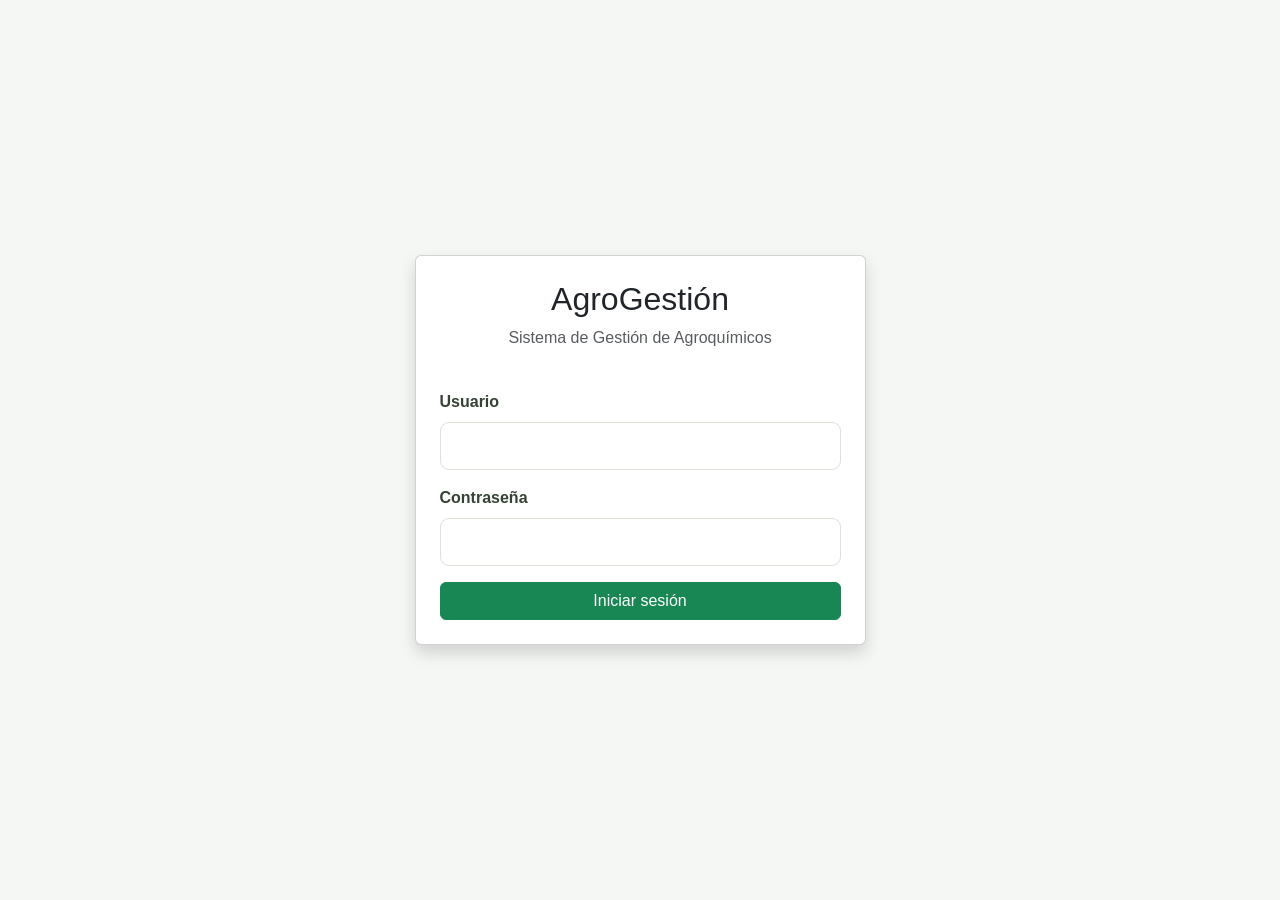
==== index.html @ 588c239a "Primera version de AgroGestion" ====
<!DOCTYPE html>
<html lang="es">

<head>

    <meta charset="UTF-8">
    <meta name="viewport" content="width=device-width, initial-scale=1.0">

    <title>AgroGestión | Sistema de Gestión</title>

    <!-- Bootstrap -->
    <link href="https://cdn.jsdelivr.net/npm/bootstrap@5.3.3/dist/css/bootstrap.min.css" rel="stylesheet">

    <!-- Iconos -->
    <link rel="stylesheet" href="https://cdnjs.cloudflare.com/ajax/libs/font-awesome/6.5.2/css/all.min.css">

    <!-- Nuestro CSS -->
    <link rel="stylesheet" href="css/style.css">

</head>


<body>


    <!-- =========================
         MENÚ PRINCIPAL
    ========================== -->

    <nav class="navbar navbar-expand-lg navbar-dark navbar-agro fixed-top">

        <div class="container">

            <a class="navbar-brand fw-bold" href="index.html">

                <i class="fa-solid fa-leaf me-2"></i>

                AgroGestión

            </a>


            <button class="navbar-toggler" type="button" data-bs-toggle="collapse" data-bs-target="#menu">

                <span class="navbar-toggler-icon"></span>

            </button>


            <div class="collapse navbar-collapse" id="menu">

                <ul class="navbar-nav ms-auto">


                    <!-- INICIO -->

                    <li class="nav-item">

                        <a class="nav-link active" href="index.html">
                            Inicio
                        </a>

                    </li>


                    <!-- PRODUCTOS -->

                    <li class="nav-item">

                        <a class="nav-link" href="pages/productos.html">
                            Productos
                        </a>

                    </li>


                    <!-- INVENTARIO -->

                    <li class="nav-item">

                        <a class="nav-link" href="pages/inventario.html">
                            Inventario
                        </a>

                    </li>


                    <!-- VENTAS -->

                    <li class="nav-item">

                        <a class="nav-link" href="pages/ventas.html">
                            Ventas
                        </a>

                    </li>


                    <!-- CLIENTES -->

                    <li class="nav-item">

                        <a class="nav-link" href="pages/clientes.html">
                            Clientes
                        </a>

                    </li>


                    <!-- PROVEEDORES -->

                    <li class="nav-item">

                        <a id="menuProveedores" class="nav-link" href="pages/proveedores.html">

                            Proveedores

                        </a>

                    </li>


                    <!-- LOTES -->

                    <li class="nav-item">

                        <a class="nav-link" href="pages/lotes.html">
                            Lotes
                        </a>

                    </li>


                    <!-- CAJA -->

                    <li class="nav-item">

                        <a id="menuCaja" class="nav-link" href="pages/caja.html">

                            Caja

                        </a>

                    </li>


                    <!-- REPORTES -->

                    <li class="nav-item">

                        <a id="menuReportes" class="nav-link" href="pages/reportes.html">

                            Reportes

                        </a>

                    </li>


                    <!-- USUARIO -->

                    <li class="nav-item ms-lg-3">

                        <span class="nav-link">

                            <i class="fa-solid fa-user me-1"></i>

                            <span id="usuarioActual"></span>

                        </span>

                    </li>


                    <!-- CERRAR SESIÓN -->

                    <li class="nav-item">

                        <a href="#" id="cerrarSesion" class="nav-link">

                            <i class="fa-solid fa-right-from-bracket me-1"></i>

                            Salir

                        </a>

                    </li>


                </ul>

            </div>

        </div>

    </nav>



    <!-- =========================
         PORTADA
    ========================== -->

    <section class="hero-agro">

        <div class="hero-overlay">

            <div class="container">

                <div class="hero-content">

                    <span class="hero-small-title">
                        SISTEMA DE GESTIÓN
                    </span>


                    <h1>
                        AgroGestión
                    </h1>


                    <h2>
                        Gestión inteligente para tu negocio agroquímico
                    </h2>


                    <p>
                        Controla productos, inventario, ventas, clientes
                        y operaciones desde un solo lugar.
                    </p>


                    <div class="mt-4">


                        <a href="pages/ventas.html" class="btn btn-agro btn-lg me-2">

                            <i class="fa-solid fa-cart-shopping me-2"></i>

                            Ir a ventas

                        </a>


                        <a href="pages/inventario.html" class="btn btn-outline-light btn-lg">

                            <i class="fa-solid fa-boxes-stacked me-2"></i>

                            Ver inventario

                        </a>


                    </div>

                </div>

            </div>

        </div>

    </section>



    <!-- =========================
         CONTENIDO
    ========================== -->

    <main class="container py-5">


        <div class="section-title text-center mb-5">

            <span>
                ADMINISTRACIÓN
            </span>


            <h2>
                Todo lo que necesitas en un solo lugar
            </h2>


            <p>
                Accede rápidamente a las principales funciones
                de AgroGestión.
            </p>

        </div>



        <!-- =========================
             MÓDULOS
        ========================== -->

        <div class="row g-4">


            <!-- VENTAS -->

            <div class="col-md-6 col-lg-3">

                <div class="agro-card">

                    <div class="icon-box">

                        <i class="fa-solid fa-cart-shopping"></i>

                    </div>


                    <h5>
                        Ventas
                    </h5>


                    <p>
                        Registra y consulta las ventas
                        realizadas en el negocio.
                    </p>


                    <a href="pages/ventas.html">

                        Ir a ventas

                        <i class="fa-solid fa-arrow-right ms-1"></i>

                    </a>

                </div>

            </div>



            <!-- PRODUCTOS -->

            <div class="col-md-6 col-lg-3">

                <div class="agro-card">

                    <div class="icon-box">

                        <i class="fa-solid fa-flask"></i>

                    </div>


                    <h5>
                        Productos
                    </h5>


                    <p>
                        Administra los productos
                        agroquímicos del negocio.
                    </p>


                    <a href="pages/productos.html">

                        Ver productos

                        <i class="fa-solid fa-arrow-right ms-1"></i>

                    </a>

                </div>

            </div>



            <!-- INVENTARIO -->

            <div class="col-md-6 col-lg-3">

                <div class="agro-card">

                    <div class="icon-box">

                        <i class="fa-solid fa-boxes-stacked"></i>

                    </div>


                    <h5>
                        Inventario
                    </h5>


                    <p>
                        Controla existencias y movimientos
                        de los productos.
                    </p>


                    <a href="pages/inventario.html">

                        Ver inventario

                        <i class="fa-solid fa-arrow-right ms-1"></i>

                    </a>

                </div>

            </div>



            <!-- CLIENTES -->

            <div class="col-md-6 col-lg-3">

                <div class="agro-card">

                    <div class="icon-box">

                        <i class="fa-solid fa-users"></i>

                    </div>


                    <h5>
                        Clientes
                    </h5>


                    <p>
                        Registra y administra la información
                        de tus clientes.
                    </p>


                    <a href="pages/clientes.html">

                        Ver clientes

                        <i class="fa-solid fa-arrow-right ms-1"></i>

                    </a>

                </div>

            </div>



            <!-- PROVEEDORES -->

            <div id="tarjetaProveedores" class="col-md-6 col-lg-3">

                <div class="agro-card">

                    <div class="icon-box">

                        <i class="fa-solid fa-truck"></i>

                    </div>


                    <h5>
                        Proveedores
                    </h5>


                    <p>
                        Administra proveedores y procesos
                        de abastecimiento.
                    </p>


                    <a href="pages/proveedores.html">

                        Ver proveedores

                        <i class="fa-solid fa-arrow-right ms-1"></i>

                    </a>

                </div>

            </div>



            <!-- LOTES -->

            <div class="col-md-6 col-lg-3">

                <div class="agro-card">

                    <div class="icon-box">

                        <i class="fa-solid fa-barcode"></i>

                    </div>


                    <h5>
                        Lotes
                    </h5>


                    <p>
                        Controla lotes y fechas
                        de vencimiento.
                    </p>


                    <a href="pages/lotes.html">

                        Ver lotes

                        <i class="fa-solid fa-arrow-right ms-1"></i>

                    </a>

                </div>

            </div>



            <!-- CAJA -->

            <div id="tarjetaCaja" class="col-md-6 col-lg-3">

                <div class="agro-card">

                    <div class="icon-box">

                        <i class="fa-solid fa-cash-register"></i>

                    </div>


                    <h5>
                        Caja
                    </h5>


                    <p>
                        Controla ingresos, egresos
                        y movimientos de caja.
                    </p>


                    <a href="pages/caja.html">

                        Ver caja

                        <i class="fa-solid fa-arrow-right ms-1"></i>

                    </a>

                </div>

            </div>



            <!-- REPORTES -->

            <div id="tarjetaReportes" class="col-md-6 col-lg-3">

                <div class="agro-card">

                    <div class="icon-box">

                        <i class="fa-solid fa-chart-column"></i>

                    </div>


                    <h5>
                        Reportes
                    </h5>


                    <p>
                        Consulta información y resultados
                        del negocio.
                    </p>


                    <a href="pages/reportes.html">

                        Ver reportes

                        <i class="fa-solid fa-arrow-right ms-1"></i>

                    </a>

                </div>

            </div>


        </div>

    </main>



    <!-- =========================
         PIE DE PÁGINA
    ========================== -->

    <footer class="footer-agro">

        <div class="container text-center">

            <i class="fa-solid fa-leaf mb-2"></i>


            <h5>
                AgroGestión
            </h5>


            <p>
                Sistema de Gestión de Agroquímicos
            </p>


            <small>
                SENA - Análisis y Desarrollo de Software - 2026
            </small>

        </div>

    </footer>



    <!-- Bootstrap JS -->

    <script src="https://cdn.jsdelivr.net/npm/bootstrap@5.3.3/dist/js/bootstrap.bundle.min.js"></script>


    <!-- JavaScript existente -->

    <script src="js/app.js"></script>


    <!-- Sesión -->

    <script src="js/sesion-index.js"></script>


    <!-- Permisos -->

    <script src="js/permisos-index.js"></script>


</body>

</html>
---- css/style.css ----
/* =================================
    CONFIGURACIÓN GENERAL
================================= */

body {
    margin: 0;
    font-family: Arial, sans-serif;
    background: #f4f7f3;
    color: #263326;
}


/* =================================
MENÚ
================================= */

.navbar-agro {
    background: rgba(25, 70, 35, 0.95);
    backdrop-filter: blur(8px);
    box-shadow: 0 2px 15px rgba(0, 0, 0, 0.15);
}

.navbar-agro .navbar-brand {
    font-size: 1.4rem;
}

.navbar-agro .nav-link {
    color: white;
    margin-left: 8px;
    transition: 0.3s;
}

.navbar-agro .nav-link:hover {
    color: #c7e8b0;
}


/* =================================
PORTADA
================================= */

.hero-agro {

    min-height: 620px;

    background-image:
        linear-gradient(
            rgba(15, 55, 25, 0.72),
            rgba(15, 55, 25, 0.72)
        ),
        url("https://images.unsplash.com/photo-1501004318641-b39e6451bec6?auto=format&fit=crop&w=1800&q=80");

    background-size: cover;
    background-position: center;

    display: flex;
    align-items: center;

    margin-top: 56px;
}


.hero-overlay {
    width: 100%;
}


.hero-content {
    max-width: 750px;
    color: white;
    padding: 80px 0;
}


.hero-small-title {

    display: inline-block;

    font-size: 0.85rem;

    letter-spacing: 3px;

    font-weight: bold;

    margin-bottom: 15px;
}


.hero-content h1 {

    font-size: 4.5rem;

    font-weight: bold;

    margin-bottom: 10px;
}


.hero-content h2 {

    font-size: 2rem;

    font-weight: normal;

    margin-bottom: 20px;
}


.hero-content p {

    font-size: 1.2rem;

    max-width: 650px;

    line-height: 1.7;
}


/* =================================
BOTONES
================================= */

.btn-agro {

    background: #78a83b;

    color: white;

    border: none;

    padding: 12px 25px;

    font-weight: bold;

}


.btn-agro:hover {

    background: #638d30;

    color: white;

}


/* =================================
TÍTULO DE SECCIÓN
================================= */

.section-title span {

    color: #6d9638;

    font-size: 0.8rem;

    font-weight: bold;

    letter-spacing: 2px;
}


.section-title h2 {

    font-size: 2.2rem;

    font-weight: bold;

    margin-top: 8px;
}


.section-title p {

    color: #687268;

}


/* =================================
TARJETAS
================================= */

.agro-card {

    background: white;

    border-radius: 15px;

    padding: 28px;

    height: 100%;

    border: 1px solid #e2e8df;

    box-shadow:
        0 5px 20px rgba(0, 0, 0, 0.06);

    transition: all 0.3s ease;
}


.agro-card:hover {

    transform: translateY(-7px);

    box-shadow:
        0 12px 30px rgba(0, 0, 0, 0.12);
}


.icon-box {

    width: 55px;

    height: 55px;

    border-radius: 12px;

    background: #e8f1df;

    color: #4f7d2d;

    display: flex;

    align-items: center;

    justify-content: center;

    font-size: 1.4rem;

    margin-bottom: 20px;
}


.agro-card h5 {

    font-size: 1.2rem;

    font-weight: bold;

    margin-bottom: 12px;
}


.agro-card p {

    color: #687268;

    line-height: 1.6;

    min-height: 75px;
}


.agro-card a {

    text-decoration: none;

    color: #4f7d2d;

    font-weight: bold;
}


.agro-card a:hover {

    color: #31551c;
}


/* =================================
PIE DE PÁGINA
================================= */

.footer-agro {

    background: #193d22;

    color: white;

    padding: 40px 0;

    margin-top: 40px;
}


.footer-agro i {

    font-size: 1.5rem;
}


.footer-agro h5 {

    margin-top: 5px;

    font-weight: bold;
}


.footer-agro p {

    margin-bottom: 5px;

    color: #d2dfd3;
}


.footer-agro small {

    color: #aebdb0;
}


/* =================================
RESPONSIVE
================================= */

@media (max-width: 768px) {

    .hero-content {

        padding: 60px 20px;

        text-align: center;
    }


    .hero-content h1 {

        font-size: 3rem;
    }


    .hero-content h2 {

        font-size: 1.5rem;
    }


    .hero-content p {

        font-size: 1rem;
    }

}


/* =================================
   PÁGINA PRODUCTOS
================================= */

.pagina-agro {
    background: #f4f7f3;
}


/* =================================
   ENCABEZADO PRODUCTOS
================================= */

.productos-header {

    margin-top: 56px;

    background:
        linear-gradient(
            120deg,
            #193d22,
            #356331
        );

    color: white;

    padding: 55px 0;

}


.productos-header-content {

    display: flex;

    align-items: center;

    justify-content: space-between;

}


.productos-label {

    font-size: 0.75rem;

    letter-spacing: 3px;

    font-weight: bold;

    color: #c5dcae;
}


.productos-header h1 {

    font-size: 2.8rem;

    font-weight: bold;

    margin-top: 8px;

    margin-bottom: 10px;

}


.productos-header p {

    margin: 0;

    color: #d9e5d8;

    font-size: 1.05rem;

}


.productos-header-icon {

    width: 100px;

    height: 100px;

    border-radius: 50%;

    background: rgba(255,255,255,0.12);

    display: flex;

    align-items: center;

    justify-content: center;

    font-size: 2.8rem;

}


/* =================================
   TARJETAS DE RESUMEN
================================= */

.producto-resumen {

    background: white;

    border: 1px solid #e1e8de;

    border-radius: 14px;

    padding: 22px;

    display: flex;

    align-items: center;

    gap: 18px;

    height: 100%;

    box-shadow:
        0 5px 18px rgba(0,0,0,0.05);

    transition: 0.3s;

}


.producto-resumen:hover {

    transform: translateY(-4px);

    box-shadow:
        0 10px 25px rgba(0,0,0,0.09);

}


.resumen-icon {

    min-width: 55px;

    width: 55px;

    height: 55px;

    border-radius: 12px;

    background: #e8f1df;

    color: #4f7d2d;

    display: flex;

    align-items: center;

    justify-content: center;

    font-size: 1.4rem;

}


.producto-resumen small {

    font-size: 0.7rem;

    font-weight: bold;

    letter-spacing: 1px;

    color: #78906c;

}


.producto-resumen h4 {

    margin: 2px 0;

    font-weight: bold;

}


.producto-resumen p {

    margin: 0;

    color: #7a8479;

    font-size: 0.9rem;

}


/* =================================
   PANELES
================================= */

.agro-panel {

    background: white;

    border-radius: 15px;

    border: 1px solid #e1e8de;

    overflow: hidden;

    box-shadow:
        0 5px 20px rgba(0,0,0,0.06);

}


.agro-panel-header {

    padding: 25px 30px;

    background: #fbfcfa;

    border-bottom: 1px solid #e4e9e1;

    display: flex;

    align-items: center;

    justify-content: space-between;

}


.agro-panel-header span {

    font-size: 0.7rem;

    letter-spacing: 2px;

    font-weight: bold;

    color: #71915d;

}


.agro-panel-header h3 {

    margin: 4px 0 0;

    font-size: 1.35rem;

    font-weight: bold;

}


.agro-panel-body {

    padding: 30px;

}


/* =================================
   FORMULARIO
================================= */

.form-label {

    font-weight: 600;

    color: #354235;

    margin-bottom: 8px;

}


.form-control,
.form-select {

    border: 1px solid #dce4d8;

    border-radius: 9px;

    padding: 11px 13px;

}


.form-control:focus,
.form-select:focus {

    border-color: #78a83b;

    box-shadow:
        0 0 0 3px rgba(120,168,59,0.12);

}


.input-icon {

    position: relative;

}


.input-icon i {

    position: absolute;

    left: 13px;

    top: 50%;

    transform: translateY(-50%);

    color: #78906c;

    z-index: 2;

}


.input-icon .form-control {

    padding-left: 40px;

}


.form-actions {

    border-top: 1px solid #edf0eb;

    padding-top: 20px;

}


.btn-agro {

    background: #5d8d32;

    border: none;

    color: white;

    padding: 11px 22px;

    border-radius: 8px;

    font-weight: bold;

}


.btn-agro:hover {

    background: #4b7528;

    color: white;

}


/* =================================
   TABLA
================================= */

.tabla-productos {

    margin-bottom: 0;

}


.tabla-productos thead {

    background: #edf4e8;

}


.tabla-productos thead th {

    color: #3d5c35;

    font-size: 0.82rem;

    font-weight: bold;

    white-space: nowrap;

    border-bottom: 2px solid #dce8d6;

}


.tabla-productos tbody td {

    padding: 15px 10px;

    border-color: #edf0eb;

    font-size: 0.9rem;

}


.tabla-productos tbody tr {

    transition: 0.2s;

}


.tabla-productos tbody tr:hover {

    background: #f7faf5;

}


/* =================================
   BUSCADOR
================================= */

.buscador-productos {

    position: relative;

    width: 250px;

}


.buscador-productos i {

    position: absolute;

    left: 13px;

    top: 50%;

    transform: translateY(-50%);

    color: #80907c;

}


.buscador-productos input {

    width: 100%;

    border: 1px solid #dce4d8;

    border-radius: 8px;

    padding: 9px 12px 9px 38px;

    outline: none;

}


.buscador-productos input:focus {

    border-color: #78a83b;

    box-shadow:
        0 0 0 3px rgba(120,168,59,0.10);

}


/* =================================
   RESPONSIVE
================================= */

@media (max-width: 768px) {

    .productos-header-content {

        text-align: center;

        justify-content: center;

    }


    .productos-header-icon {

        display: none;

    }


    .productos-header h1 {

        font-size: 2.2rem;

    }


    .agro-panel-header {

        display: block;

    }


    .buscador-productos {

        width: 100%;

        margin-top: 20px;

    }


    .agro-panel-body {

        padding: 20px;

    }

}

/* =================================
   PRODUCTOS - TABLA Y ESTADOS
================================= */

.codigo-producto {
    font-family: monospace;
    background: #f0f4ed;
    color: #4f713e;
    padding: 5px 8px;
    border-radius: 6px;
    font-size: 0.8rem;
}


.nombre-producto {
    display: flex;
    align-items: center;
    gap: 10px;
}


.producto-mini-icon {
    width: 35px;
    height: 35px;

    display: flex;
    align-items: center;
    justify-content: center;

    border-radius: 8px;

    background: #e8f1df;
    color: #5d8d32;
}


.categoria-producto {
    background: #f2f5f0;
    color: #52664d;

    padding: 5px 9px;

    border-radius: 20px;

    font-size: 0.75rem;
}


.precio-producto {
    color: #426b2a;
}


.stock-numero {
    display: flex;
    flex-direction: column;
    gap: 4px;
}


.stock-numero strong {
    font-size: 1rem;
}


.stock-badge {
    width: fit-content;

    padding: 3px 7px;

    border-radius: 20px;

    font-size: 0.65rem;

    font-weight: bold;
}


.stock-normal {
    background: #e5f3e3;
    color: #397239;
}


.stock-bajo {
    background: #fff3cd;
    color: #876b00;
}


.stock-agotado {
    background: #f8d7da;
    color: #9b2933;
}


.estado-producto {
    font-size: 0.75rem;
    font-weight: bold;
}


.estado-producto i {
    font-size: 0.45rem;
    vertical-align: middle;
    margin-right: 4px;
}


.estado-activo {
    color: #438143;
}


.estado-inactivo {
    color: #888;
}


.acciones-producto {
    display: flex;
    gap: 6px;
}


.btn-accion {

    width: 34px;
    height: 34px;

    border: none;

    border-radius: 7px;

    display: flex;
    align-items: center;
    justify-content: center;

    transition: 0.2s;

}


.btn-editar {

    background: #edf2e9;

    color: #527b39;

}


.btn-editar:hover {

    background: #dbe8d3;

}


.btn-eliminar {

    background: #f9e6e7;

    color: #a33b42;

}


.btn-eliminar:hover {

    background: #f3d1d3;

}


/* =================================
   TABLA VACÍA
================================= */

.producto-vacio {

    padding: 30px;

    color: #7a8479;

}


.producto-vacio i {

    font-size: 3rem;

    color: #a4b39d;

    margin-bottom: 15px;

}


.producto-vacio h5 {

    color: #4a5847;

}


.producto-vacio p {

    margin: 0;

}


/* =================================
   MEJORAS EN CELULAR
================================= */

@media (max-width: 768px) {

    .tabla-productos {

        min-width: 950px;

    }

}
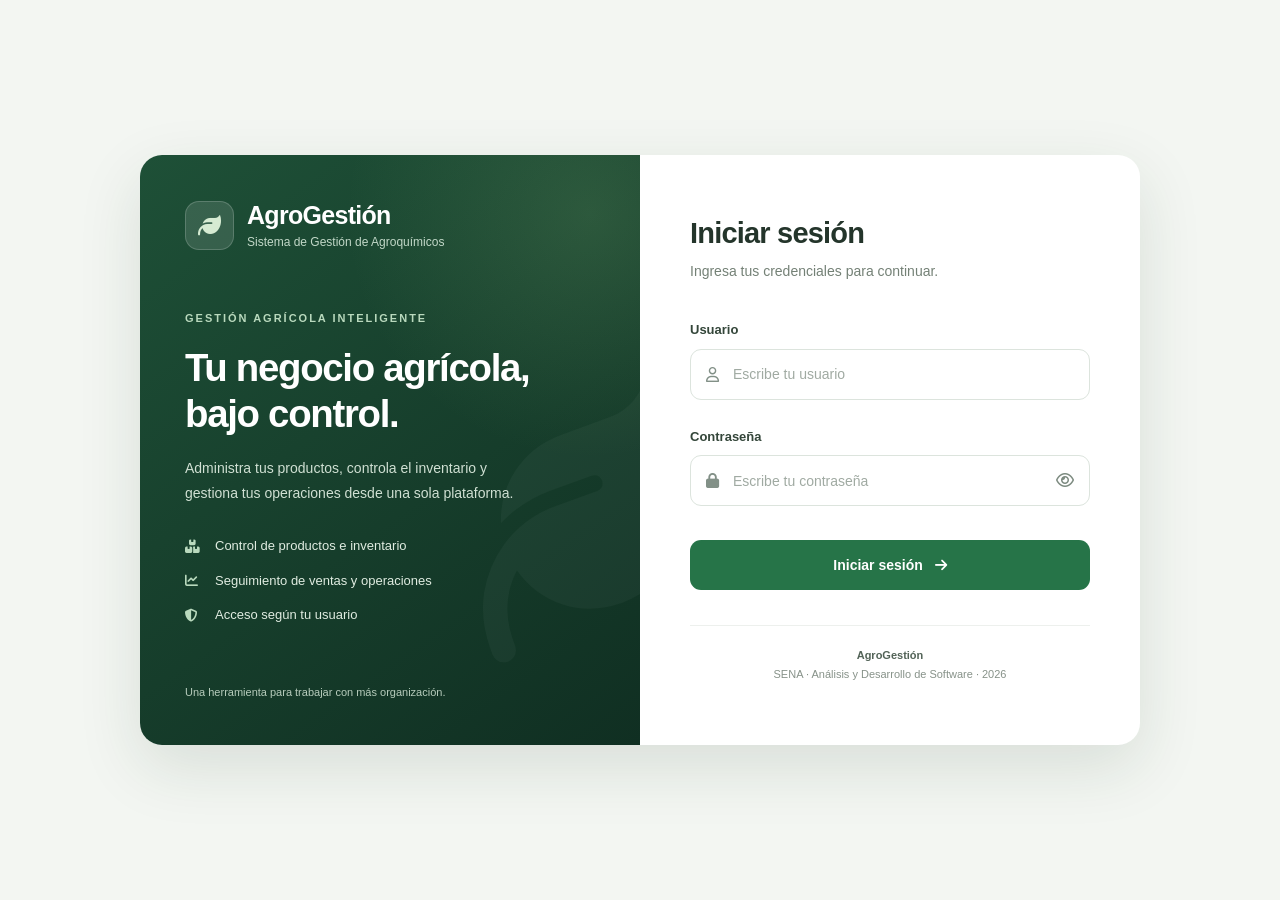
==== commit 9a83eebc: "Conectar modulos con MySQL y mejorar diseño de reportes y caja" ====
--- a/index.html
+++ b/index.html
@@ -2,662 +2,685 @@
 <html lang="es">
 
 <head>
-
     <meta charset="UTF-8">
     <meta name="viewport" content="width=device-width, initial-scale=1.0">
 
-    <title>AgroGestión | Sistema de Gestión</title>
-
-    <!-- Bootstrap -->
+    <title>AgroGestión | Panel principal</title>
+
     <link href="https://cdn.jsdelivr.net/npm/bootstrap@5.3.3/dist/css/bootstrap.min.css" rel="stylesheet">
 
-    <!-- Iconos -->
     <link rel="stylesheet" href="https://cdnjs.cloudflare.com/ajax/libs/font-awesome/6.5.2/css/all.min.css">
 
-    <!-- Nuestro CSS -->
     <link rel="stylesheet" href="css/style.css">
 
+    <style>
+        :root {
+            --agro-dark: #173d2b;
+            --agro-green: #287448;
+            --agro-light: #eaf3eb;
+            --agro-text: #26372c;
+            --agro-muted: #738078;
+            --agro-border: #e5ebe5;
+            --agro-bg: #f6f8f5;
+        }
+
+        body {
+            background: var(--agro-bg);
+            color: var(--agro-text);
+            font-family: "Segoe UI", Arial, sans-serif;
+        }
+
+        /* Navegación */
+
+        .navbar-agro {
+            background: var(--agro-dark) !important;
+            padding: 13px 0;
+            box-shadow: 0 4px 20px rgba(15, 40, 25, 0.15);
+        }
+
+        .navbar-agro .navbar-brand {
+            font-size: 22px;
+            letter-spacing: -0.5px;
+        }
+
+        .navbar-agro .navbar-brand i {
+            color: #b7d9ae;
+        }
+
+        .navbar-agro .nav-link {
+            color: #dbe8de;
+            font-size: 13px;
+            padding: 9px 10px !important;
+            border-radius: 7px;
+            transition: background 0.2s, color 0.2s;
+        }
+
+        .navbar-agro .nav-link:hover,
+        .navbar-agro .nav-link.active {
+            color: #fff;
+            background: rgba(255, 255, 255, 0.10);
+        }
+
+        .navbar-agro .nav-link#usuarioActual {
+            color: white;
+        }
+
+        #usuarioActual {
+            font-weight: 600;
+        }
+
+        #cerrarSesion {
+            color: #f1d7d2;
+        }
+
+        #cerrarSesion:hover {
+            background: rgba(255, 255, 255, 0.12);
+            color: white;
+        }
+
+        /* Portada */
+
+        .hero-agro {
+            margin-top: 66px;
+            min-height: 400px;
+            background:
+                radial-gradient(ellipse at 90% 20%,
+                    rgba(119, 169, 103, 0.30),
+                    transparent 38%),
+                linear-gradient(115deg, #143b29 0%, #235d3b 60%, #38754a 100%);
+            position: relative;
+            overflow: hidden;
+            display: flex;
+            align-items: center;
+        }
+
+        .hero-agro::after {
+            content: "\f06c";
+            font-family: "Font Awesome 6 Free";
+            font-weight: 900;
+            position: absolute;
+            right: 7%;
+            bottom: -100px;
+            font-size: 380px;
+            color: rgba(255, 255, 255, 0.045);
+            transform: rotate(-24deg);
+            pointer-events: none;
+        }
+
+        .hero-overlay {
+            width: 100%;
+            padding: 70px 0;
+            position: relative;
+            z-index: 1;
+        }
+
+        .hero-content {
+            max-width: 680px;
+            color: white;
+        }
+
+        .hero-small-title {
+            display: inline-flex;
+            align-items: center;
+            gap: 9px;
+            color: #d1e8cd;
+            font-size: 11px;
+            font-weight: 700;
+            letter-spacing: 2px;
+            margin-bottom: 20px;
+        }
+
+        .hero-small-title::before {
+            content: "";
+            width: 25px;
+            height: 2px;
+            background: #b7d9ae;
+        }
+
+        .hero-content h1 {
+            font-size: clamp(40px, 6vw, 62px);
+            font-weight: 750;
+            letter-spacing: -2px;
+            line-height: 1.1;
+            margin-bottom: 15px;
+        }
+
+        .hero-content h2 {
+            max-width: 600px;
+            font-size: clamp(19px, 2.5vw, 25px);
+            font-weight: 500;
+            line-height: 1.5;
+            color: #e0ece2;
+            margin-bottom: 15px;
+        }
+
+        .hero-content p {
+            max-width: 560px;
+            color: #d0dfd3;
+            font-size: 15px;
+            line-height: 1.8;
+        }
+
+        .btn-agro {
+            background: #d9ebd4;
+            border: 1px solid #d9ebd4;
+            color: #173d2b;
+            font-size: 14px;
+            font-weight: 650;
+            padding: 13px 20px;
+            border-radius: 9px;
+        }
+
+        .btn-agro:hover {
+            background: white;
+            border-color: white;
+            color: #173d2b;
+            transform: translateY(-1px);
+        }
+
+        .hero-content .btn-outline-light {
+            font-size: 14px;
+            padding: 13px 20px;
+            border-radius: 9px;
+        }
+
+        /* Contenido y títulos */
+
+        .contenido-agro {
+            padding-top: 65px;
+            padding-bottom: 75px;
+        }
+
+        .section-title {
+            max-width: 680px;
+            margin-left: auto;
+            margin-right: auto;
+        }
+
+        .section-title>span {
+            display: inline-block;
+            color: var(--agro-green);
+            background: var(--agro-light);
+            padding: 7px 12px;
+            border-radius: 5px;
+            font-size: 10px;
+            font-weight: 750;
+            letter-spacing: 1.6px;
+            margin-bottom: 15px;
+        }
+
+        .section-title h2 {
+            color: var(--agro-dark);
+            font-size: clamp(25px, 3vw, 34px);
+            font-weight: 700;
+            letter-spacing: -0.8px;
+            margin-bottom: 12px;
+        }
+
+        .section-title p {
+            color: var(--agro-muted);
+            font-size: 14px;
+            line-height: 1.7;
+        }
+
+        .modulos-label {
+            color: #78867b;
+            font-size: 11px;
+            font-weight: 700;
+            letter-spacing: 1.3px;
+            margin-bottom: 18px;
+        }
+
+        /* Tarjetas */
+
+        .agro-card {
+            background: white;
+            border: 1px solid var(--agro-border);
+            border-radius: 15px;
+            padding: 25px 22px;
+            min-height: 235px;
+            height: 100%;
+            display: flex;
+            flex-direction: column;
+            align-items: flex-start;
+            box-shadow: 0 3px 12px rgba(28, 55, 35, 0.025);
+            transition: transform 0.22s ease,
+                box-shadow 0.22s ease,
+                border-color 0.22s ease;
+        }
+
+        .agro-card:hover {
+            transform: translateY(-5px);
+            border-color: #c7ddca;
+            box-shadow: 0 14px 30px rgba(28, 55, 35, 0.09);
+        }
+
+        .agro-card .icon-box {
+            width: 48px;
+            height: 48px;
+            flex-shrink: 0;
+            display: flex;
+            align-items: center;
+            justify-content: center;
+            background: var(--agro-light);
+            color: var(--agro-green);
+            border-radius: 12px;
+            font-size: 20px;
+            margin-bottom: 20px;
+        }
+
+        .agro-card h5 {
+            font-size: 17px;
+            font-weight: 700;
+            color: var(--agro-dark);
+            margin-bottom: 10px;
+        }
+
+        .agro-card p {
+            font-size: 13px;
+            line-height: 1.7;
+            color: var(--agro-muted);
+            margin-bottom: 20px;
+        }
+
+        .agro-card a {
+            display: inline-flex;
+            align-items: center;
+            gap: 5px;
+            margin-top: auto;
+            color: var(--agro-green);
+            text-decoration: none;
+            font-size: 13px;
+            font-weight: 700;
+        }
+
+        .agro-card a i {
+            transition: transform 0.2s;
+        }
+
+        .agro-card a:hover {
+            color: var(--agro-dark);
+        }
+
+        .agro-card a:hover i {
+            transform: translateX(4px);
+        }
+
+        /* Pie de página */
+
+        .footer-agro {
+            background: #123323;
+            color: #d7e4d9;
+            padding: 36px 0 28px;
+            margin-top: 0;
+        }
+
+        .footer-agro>.container>i {
+            font-size: 23px;
+            color: #b7d9ae;
+        }
+
+        .footer-agro h5 {
+            color: white;
+            font-weight: 700;
+            margin-bottom: 7px;
+        }
+
+        .footer-agro p {
+            color: #c4d5c8;
+            font-size: 13px;
+            margin-bottom: 12px;
+        }
+
+        .footer-agro small {
+            color: #a8bead;
+            font-size: 11px;
+        }
+
+        /* Accesibilidad y pantallas pequeñas */
+
+        a:focus-visible,
+        button:focus-visible {
+            outline: 3px solid #9acba4;
+            outline-offset: 3px;
+        }
+
+        @media (max-width: 991.98px) {
+            .navbar-agro .navbar-nav {
+                padding-top: 12px;
+            }
+
+            .navbar-agro .nav-link {
+                padding: 10px 12px !important;
+            }
+
+            .hero-agro {
+                margin-top: 60px;
+            }
+
+            .hero-agro::after {
+                right: -100px;
+                font-size: 280px;
+            }
+        }
+
+        @media (max-width: 575.98px) {
+            .hero-overlay {
+                padding: 55px 0;
+            }
+
+            .hero-content h1 {
+                letter-spacing: -1px;
+            }
+
+            .hero-content p {
+                font-size: 14px;
+            }
+
+            .hero-content .btn {
+                width: 100%;
+                margin: 0 0 10px !important;
+            }
+
+            .contenido-agro {
+                padding-top: 45px;
+                padding-bottom: 50px;
+            }
+
+            .agro-card {
+                min-height: 215px;
+            }
+        }
+
+        @media (prefers-reduced-motion: reduce) {
+
+            *,
+            *::before,
+            *::after {
+                transition: none !important;
+                scroll-behavior: auto !important;
+            }
+        }
+    </style>
 </head>
 
-
 <body>
 
-
-    <!-- =========================
-         MENÚ PRINCIPAL
-    ========================== -->
+    <!-- MENÚ PRINCIPAL -->
 
     <nav class="navbar navbar-expand-lg navbar-dark navbar-agro fixed-top">
-
         <div class="container">
 
             <a class="navbar-brand fw-bold" href="index.html">
-
-                <i class="fa-solid fa-leaf me-2"></i>
-
-                AgroGestión
-
+                <i class="fa-solid fa-leaf me-2"></i>AgroGestión
             </a>
 
-
-            <button class="navbar-toggler" type="button" data-bs-toggle="collapse" data-bs-target="#menu">
-
+            <button class="navbar-toggler" type="button" data-bs-toggle="collapse" data-bs-target="#menu"
+                aria-controls="menu" aria-expanded="false" aria-label="Abrir menú de navegación">
                 <span class="navbar-toggler-icon"></span>
-
             </button>
 
-
             <div class="collapse navbar-collapse" id="menu">
-
-                <ul class="navbar-nav ms-auto">
-
-
-                    <!-- INICIO -->
-
-                    <li class="nav-item">
-
-                        <a class="nav-link active" href="index.html">
-                            Inicio
+                <ul class="navbar-nav ms-auto align-items-lg-center">
+
+                    <li class="nav-item">
+                        <a class="nav-link active" aria-current="page" href="index.html">Inicio</a>
+                    </li>
+
+                    <li class="nav-item">
+                        <a class="nav-link" href="pages/productos.html">Productos</a>
+                    </li>
+
+                    <li class="nav-item">
+                        <a class="nav-link" href="pages/inventario.html">Inventario</a>
+                    </li>
+
+                    <li class="nav-item">
+                        <a class="nav-link" href="pages/ventas.html">Ventas</a>
+                    </li>
+
+                    <li class="nav-item">
+                        <a class="nav-link" href="pages/clientes.html">Clientes</a>
+                    </li>
+
+                    <li class="nav-item">
+                        <a id="menuProveedores" class="nav-link" href="pages/proveedores.html">Proveedores</a>
+                    </li>
+
+                    <li class="nav-item">
+                        <a class="nav-link" href="pages/lotes.html">Lotes</a>
+                    </li>
+
+                    <li class="nav-item">
+                        <a id="menuCaja" class="nav-link" href="pages/caja.html">Caja</a>
+                    </li>
+
+                    <li class="nav-item">
+                        <a id="menuReportes" class="nav-link" href="pages/reportes.html">Reportes</a>
+                    </li>
+
+                    <li class="nav-item ms-lg-2">
+                        <span class="nav-link">
+                            <i class="fa-solid fa-circle-user me-1"></i>
+                            <span id="usuarioActual"></span>
+                        </span>
+                    </li>
+
+                    <li class="nav-item">
+                        <a href="#" id="cerrarSesion" class="nav-link">
+                            <i class="fa-solid fa-right-from-bracket me-1"></i>
+                            Salir
                         </a>
-
-                    </li>
-
-
-                    <!-- PRODUCTOS -->
-
-                    <li class="nav-item">
-
-                        <a class="nav-link" href="pages/productos.html">
-                            Productos
-                        </a>
-
-                    </li>
-
-
-                    <!-- INVENTARIO -->
-
-                    <li class="nav-item">
-
-                        <a class="nav-link" href="pages/inventario.html">
-                            Inventario
-                        </a>
-
-                    </li>
-
-
-                    <!-- VENTAS -->
-
-                    <li class="nav-item">
-
-                        <a class="nav-link" href="pages/ventas.html">
-                            Ventas
-                        </a>
-
-                    </li>
-
-
-                    <!-- CLIENTES -->
-
-                    <li class="nav-item">
-
-                        <a class="nav-link" href="pages/clientes.html">
-                            Clientes
-                        </a>
-
-                    </li>
-
-
-                    <!-- PROVEEDORES -->
-
-                    <li class="nav-item">
-
-                        <a id="menuProveedores" class="nav-link" href="pages/proveedores.html">
-
-                            Proveedores
-
-                        </a>
-
-                    </li>
-
-
-                    <!-- LOTES -->
-
-                    <li class="nav-item">
-
-                        <a class="nav-link" href="pages/lotes.html">
-                            Lotes
-                        </a>
-
-                    </li>
-
-
-                    <!-- CAJA -->
-
-                    <li class="nav-item">
-
-                        <a id="menuCaja" class="nav-link" href="pages/caja.html">
-
-                            Caja
-
-                        </a>
-
-                    </li>
-
-
-                    <!-- REPORTES -->
-
-                    <li class="nav-item">
-
-                        <a id="menuReportes" class="nav-link" href="pages/reportes.html">
-
-                            Reportes
-
-                        </a>
-
-                    </li>
-
-
-                    <!-- USUARIO -->
-
-                    <li class="nav-item ms-lg-3">
-
-                        <span class="nav-link">
-
-                            <i class="fa-solid fa-user me-1"></i>
-
-                            <span id="usuarioActual"></span>
-
-                        </span>
-
-                    </li>
-
-
-                    <!-- CERRAR SESIÓN -->
-
-                    <li class="nav-item">
-
-                        <a href="#" id="cerrarSesion" class="nav-link">
-
-                            <i class="fa-solid fa-right-from-bracket me-1"></i>
-
-                            Salir
-
-                        </a>
-
-                    </li>
-
+                    </li>
 
                 </ul>
-
-            </div>
-
+            </div>
         </div>
-
     </nav>
 
-
-
-    <!-- =========================
-         PORTADA
-    ========================== -->
+    <!-- PORTADA -->
 
     <section class="hero-agro">
-
         <div class="hero-overlay">
-
             <div class="container">
-
                 <div class="hero-content">
 
                     <span class="hero-small-title">
                         SISTEMA DE GESTIÓN
                     </span>
 
-
-                    <h1>
-                        AgroGestión
-                    </h1>
-
+                    <h1>AgroGestión</h1>
 
                     <h2>
                         Gestión inteligente para tu negocio agroquímico
                     </h2>
 
-
                     <p>
-                        Controla productos, inventario, ventas, clientes
-                        y operaciones desde un solo lugar.
+                        Administra productos, controla existencias,
+                        registra ventas y organiza las operaciones
+                        de tu negocio desde una sola plataforma.
                     </p>
 
-
                     <div class="mt-4">
-
-
                         <a href="pages/ventas.html" class="btn btn-agro btn-lg me-2">
-
                             <i class="fa-solid fa-cart-shopping me-2"></i>
-
                             Ir a ventas
-
                         </a>
 
-
                         <a href="pages/inventario.html" class="btn btn-outline-light btn-lg">
-
                             <i class="fa-solid fa-boxes-stacked me-2"></i>
-
                             Ver inventario
-
                         </a>
-
-
-                    </div>
-
-                </div>
-
-            </div>
-
+                    </div>
+
+                </div>
+            </div>
         </div>
-
     </section>
 
-
-
-    <!-- =========================
-         CONTENIDO
-    ========================== -->
-
-    <main class="container py-5">
-
+    <!-- MÓDULOS DEL SISTEMA -->
+
+    <main class="container contenido-agro">
 
         <div class="section-title text-center mb-5">
-
-            <span>
-                ADMINISTRACIÓN
-            </span>
-
-
-            <h2>
-                Todo lo que necesitas en un solo lugar
-            </h2>
-
+            <span>PLATAFORMA DE ADMINISTRACIÓN</span>
+
+            <h2>Todo tu negocio, organizado</h2>
 
             <p>
-                Accede rápidamente a las principales funciones
-                de AgroGestión.
+                Selecciona un módulo para consultar y gestionar
+                las operaciones de AgroGestión.
             </p>
-
         </div>
 
-
-
-        <!-- =========================
-             MÓDULOS
-        ========================== -->
+        <div class="modulos-label">
+            <i class="fa-solid fa-grip me-2"></i>
+            MÓDULOS DISPONIBLES
+        </div>
 
         <div class="row g-4">
 
-
             <!-- VENTAS -->
 
             <div class="col-md-6 col-lg-3">
-
-                <div class="agro-card">
-
-                    <div class="icon-box">
-
+                <div class="agro-card">
+                    <div class="icon-box">
                         <i class="fa-solid fa-cart-shopping"></i>
-
-                    </div>
-
-
-                    <h5>
-                        Ventas
-                    </h5>
-
-
-                    <p>
-                        Registra y consulta las ventas
-                        realizadas en el negocio.
-                    </p>
-
-
+                    </div>
+                    <h5>Ventas</h5>
+                    <p>Registra operaciones y consulta las ventas realizadas.</p>
                     <a href="pages/ventas.html">
-
-                        Ir a ventas
-
-                        <i class="fa-solid fa-arrow-right ms-1"></i>
-
-                    </a>
-
-                </div>
-
-            </div>
-
-
+                        Ir a ventas <i class="fa-solid fa-arrow-right"></i>
+                    </a>
+                </div>
+            </div>
 
             <!-- PRODUCTOS -->
 
             <div class="col-md-6 col-lg-3">
-
-                <div class="agro-card">
-
-                    <div class="icon-box">
-
+                <div class="agro-card">
+                    <div class="icon-box">
                         <i class="fa-solid fa-flask"></i>
-
-                    </div>
-
-
-                    <h5>
-                        Productos
-                    </h5>
-
-
-                    <p>
-                        Administra los productos
-                        agroquímicos del negocio.
-                    </p>
-
-
+                    </div>
+                    <h5>Productos</h5>
+                    <p>Administra el catálogo de productos agroquímicos.</p>
                     <a href="pages/productos.html">
-
-                        Ver productos
-
-                        <i class="fa-solid fa-arrow-right ms-1"></i>
-
-                    </a>
-
-                </div>
-
-            </div>
-
-
+                        Ver productos <i class="fa-solid fa-arrow-right"></i>
+                    </a>
+                </div>
+            </div>
 
             <!-- INVENTARIO -->
 
             <div class="col-md-6 col-lg-3">
-
-                <div class="agro-card">
-
-                    <div class="icon-box">
-
+                <div class="agro-card">
+                    <div class="icon-box">
                         <i class="fa-solid fa-boxes-stacked"></i>
-
-                    </div>
-
-
-                    <h5>
-                        Inventario
-                    </h5>
-
-
-                    <p>
-                        Controla existencias y movimientos
-                        de los productos.
-                    </p>
-
-
+                    </div>
+                    <h5>Inventario</h5>
+                    <p>Consulta existencias y movimientos de productos.</p>
                     <a href="pages/inventario.html">
-
-                        Ver inventario
-
-                        <i class="fa-solid fa-arrow-right ms-1"></i>
-
-                    </a>
-
-                </div>
-
-            </div>
-
-
+                        Ver inventario <i class="fa-solid fa-arrow-right"></i>
+                    </a>
+                </div>
+            </div>
 
             <!-- CLIENTES -->
 
             <div class="col-md-6 col-lg-3">
-
-                <div class="agro-card">
-
-                    <div class="icon-box">
-
+                <div class="agro-card">
+                    <div class="icon-box">
                         <i class="fa-solid fa-users"></i>
-
-                    </div>
-
-
-                    <h5>
-                        Clientes
-                    </h5>
-
-
-                    <p>
-                        Registra y administra la información
-                        de tus clientes.
-                    </p>
-
-
+                    </div>
+                    <h5>Clientes</h5>
+                    <p>Registra y administra la información de tus clientes.</p>
                     <a href="pages/clientes.html">
-
-                        Ver clientes
-
-                        <i class="fa-solid fa-arrow-right ms-1"></i>
-
-                    </a>
-
-                </div>
-
-            </div>
-
-
+                        Ver clientes <i class="fa-solid fa-arrow-right"></i>
+                    </a>
+                </div>
+            </div>
 
             <!-- PROVEEDORES -->
 
             <div id="tarjetaProveedores" class="col-md-6 col-lg-3">
-
-                <div class="agro-card">
-
-                    <div class="icon-box">
-
+                <div class="agro-card">
+                    <div class="icon-box">
                         <i class="fa-solid fa-truck"></i>
-
-                    </div>
-
-
-                    <h5>
-                        Proveedores
-                    </h5>
-
-
-                    <p>
-                        Administra proveedores y procesos
-                        de abastecimiento.
-                    </p>
-
-
+                    </div>
+                    <h5>Proveedores</h5>
+                    <p>Organiza la información de proveedores y abastecimiento.</p>
                     <a href="pages/proveedores.html">
-
-                        Ver proveedores
-
-                        <i class="fa-solid fa-arrow-right ms-1"></i>
-
-                    </a>
-
-                </div>
-
-            </div>
-
-
+                        Ver proveedores <i class="fa-solid fa-arrow-right"></i>
+                    </a>
+                </div>
+            </div>
 
             <!-- LOTES -->
 
             <div class="col-md-6 col-lg-3">
-
-                <div class="agro-card">
-
-                    <div class="icon-box">
-
+                <div class="agro-card">
+                    <div class="icon-box">
                         <i class="fa-solid fa-barcode"></i>
-
-                    </div>
-
-
-                    <h5>
-                        Lotes
-                    </h5>
-
-
-                    <p>
-                        Controla lotes y fechas
-                        de vencimiento.
-                    </p>
-
-
+                    </div>
+                    <h5>Lotes</h5>
+                    <p>Controla los lotes y sus fechas de vencimiento.</p>
                     <a href="pages/lotes.html">
-
-                        Ver lotes
-
-                        <i class="fa-solid fa-arrow-right ms-1"></i>
-
-                    </a>
-
-                </div>
-
-            </div>
-
-
+                        Ver lotes <i class="fa-solid fa-arrow-right"></i>
+                    </a>
+                </div>
+            </div>
 
             <!-- CAJA -->
 
             <div id="tarjetaCaja" class="col-md-6 col-lg-3">
-
-                <div class="agro-card">
-
-                    <div class="icon-box">
-
+                <div class="agro-card">
+                    <div class="icon-box">
                         <i class="fa-solid fa-cash-register"></i>
-
-                    </div>
-
-
-                    <h5>
-                        Caja
-                    </h5>
-
-
-                    <p>
-                        Controla ingresos, egresos
-                        y movimientos de caja.
-                    </p>
-
-
+                    </div>
+                    <h5>Caja</h5>
+                    <p>Controla ingresos, egresos y movimientos de caja.</p>
                     <a href="pages/caja.html">
-
-                        Ver caja
-
-                        <i class="fa-solid fa-arrow-right ms-1"></i>
-
-                    </a>
-
-                </div>
-
-            </div>
-
-
+                        Ver caja <i class="fa-solid fa-arrow-right"></i>
+                    </a>
+                </div>
+            </div>
 
             <!-- REPORTES -->
 
             <div id="tarjetaReportes" class="col-md-6 col-lg-3">
-
-                <div class="agro-card">
-
-                    <div class="icon-box">
-
+                <div class="agro-card">
+                    <div class="icon-box">
                         <i class="fa-solid fa-chart-column"></i>
-
-                    </div>
-
-
-                    <h5>
-                        Reportes
-                    </h5>
-
-
-                    <p>
-                        Consulta información y resultados
-                        del negocio.
-                    </p>
-
-
+                    </div>
+                    <h5>Reportes</h5>
+                    <p>Consulta indicadores e información del negocio.</p>
                     <a href="pages/reportes.html">
-
-                        Ver reportes
-
-                        <i class="fa-solid fa-arrow-right ms-1"></i>
-
-                    </a>
-
-                </div>
-
-            </div>
-
+                        Ver reportes <i class="fa-solid fa-arrow-right"></i>
+                    </a>
+                </div>
+            </div>
 
         </div>
-
     </main>
 
-
-
-    <!-- =========================
-         PIE DE PÁGINA
-    ========================== -->
+    <!-- PIE DE PÁGINA -->
 
     <footer class="footer-agro">
-
         <div class="container text-center">
-
             <i class="fa-solid fa-leaf mb-2"></i>
-
-
-            <h5>
-                AgroGestión
-            </h5>
-
-
-            <p>
-                Sistema de Gestión de Agroquímicos
-            </p>
-
-
-            <small>
-                SENA - Análisis y Desarrollo de Software - 2026
-            </small>
-
+            <h5>AgroGestión</h5>
+            <p>Sistema de Gestión de Agroquímicos</p>
+            <small>SENA - Análisis y Desarrollo de Software - 2026</small>
         </div>
-
     </footer>
 
-
-
-    <!-- Bootstrap JS -->
+    <!-- SCRIPTS EXISTENTES -->
 
     <script src="https://cdn.jsdelivr.net/npm/bootstrap@5.3.3/dist/js/bootstrap.bundle.min.js"></script>
-
-
-    <!-- JavaScript existente -->
-
     <script src="js/app.js"></script>
-
-
-    <!-- Sesión -->
-
     <script src="js/sesion-index.js"></script>
-
-
-    <!-- Permisos -->
-
     <script src="js/permisos-index.js"></script>
 
-
 </body>
 
 </html>
